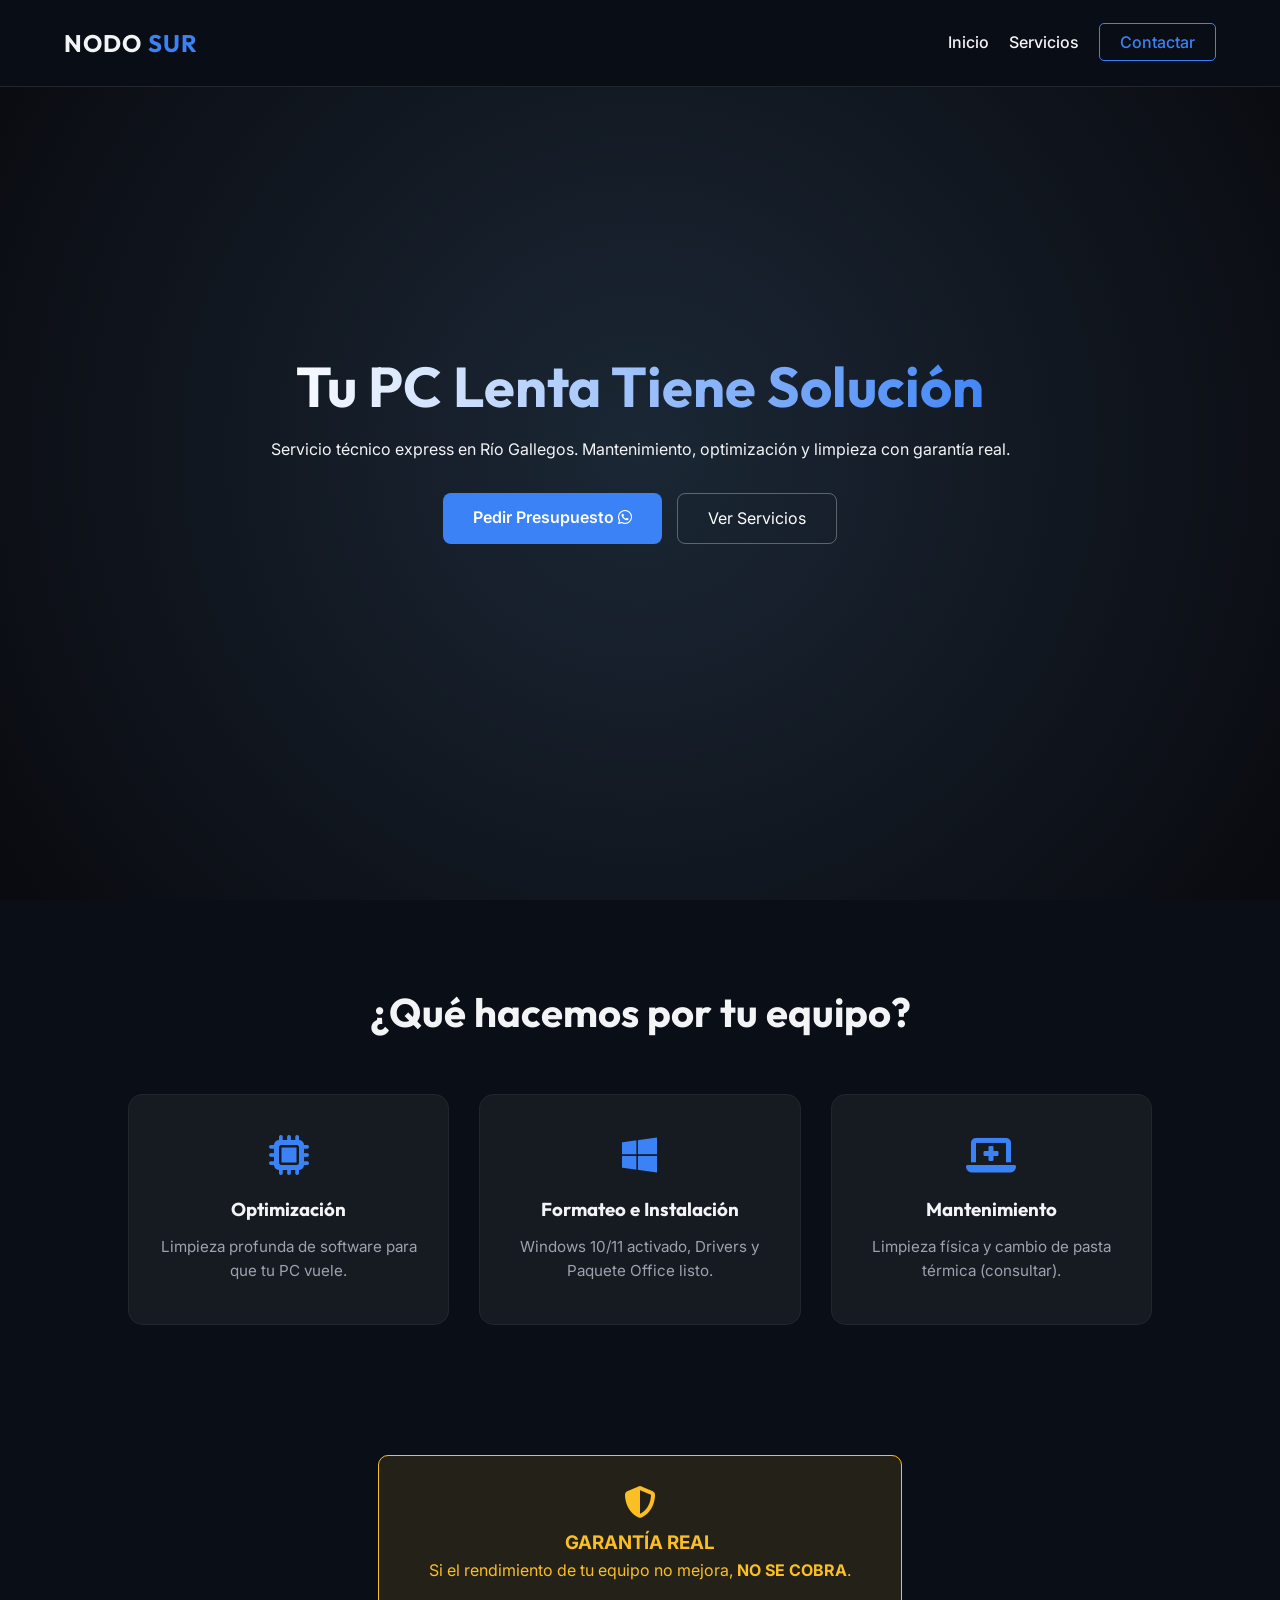
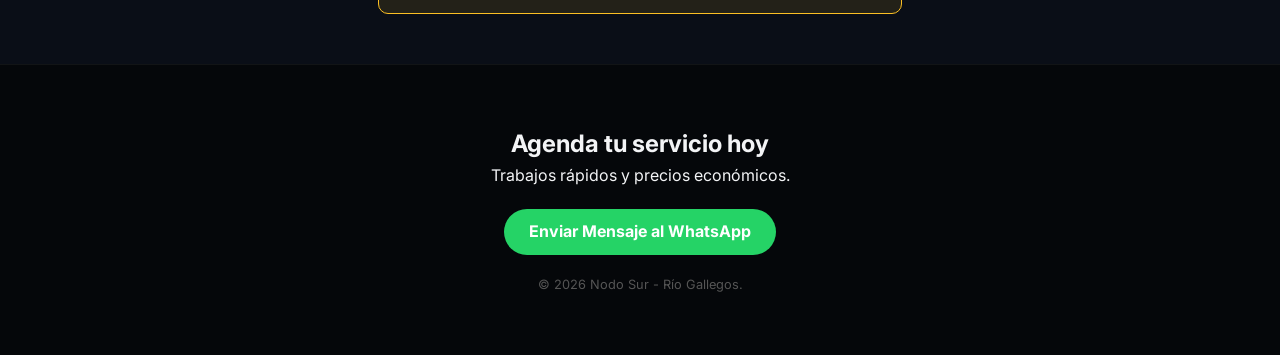
==== index.html @ 460c12b0 "Add files via upload" ====
<!DOCTYPE html>
<html lang="es">
<head>
    <meta charset="UTF-8">
    <meta name="viewport" content="width=device-width, initial-scale=1.0">
    <title>Nodo Sur | Servicio de PC en Río Gallegos</title>

    <head>
    <meta charset="UTF-8">
    <meta name="viewport" content="width=device-width, initial-scale=1.0">
    <title>Nodo Sur | Servicio de PC en Río Gallegos</title>
    
    <link rel="icon" type="image/png" href="img/logo.png">
    
    <link rel="preconnect" href="https://fonts.googleapis.com">
    <link rel="preconnect" href="https://fonts.gstatic.com" crossorigin>
    <link href="https://fonts.googleapis.com/css2?family=Outfit:wght@300;500;700&family=Inter:wght@300;400;600&display=swap" rel="stylesheet">
    
    <link rel="stylesheet" href="https://cdnjs.cloudflare.com/ajax/libs/font-awesome/6.4.0/css/all.min.css">

    <link rel="stylesheet" href="style.css">
</head>
    
    <link rel="preconnect" href="https://fonts.googleapis.com">
    <link rel="preconnect" href="https://fonts.gstatic.com" crossorigin>
    <link href="https://fonts.googleapis.com/css2?family=Outfit:wght@300;500;700&family=Inter:wght@300;400;600&display=swap" rel="stylesheet">
    
    <link rel="stylesheet" href="https://cdnjs.cloudflare.com/ajax/libs/font-awesome/6.4.0/css/all.min.css">

    <link rel="stylesheet" href="style.css">
</head>
<body>

    <nav>
        <div class="logo">NODO <span>SUR</span></div>
        <ul>
            <li><a href="#inicio">Inicio</a></li>
            <li><a href="#servicios">Servicios</a></li>
            <li><a href="#contacto" class="btn-nav">Contactar</a></li>
        </ul>
    </nav>

<header id="inicio">
        <div class="hero-content">
            <h1>Tu PC Lenta Tiene Solución</h1>
            <p>Servicio técnico express en Río Gallegos. Mantenimiento, optimización y limpieza con garantía real.</p>
            <div class="hero-btns">
                <a href="https://wa.me/5492966840433?text=Hola,%20quiero%20consultar%20por%20mi%20PC" target="_blank" class="btn-primary">Pedir Presupuesto <i class="fa-brands fa-whatsapp"></i></a>
                
                <a href="#servicios" class="btn-secondary">Ver Servicios</a>
            </div>
        </div>
    </header>

    <section id="servicios">
        <h2>¿Qué hacemos por tu equipo?</h2>
        <div class="grid-servicios">
            <div class="card">
                <i class="fa-solid fa-microchip"></i>
                <h3>Optimización</h3>
                <p>Limpieza profunda de software para que tu PC vuele.</p>
            </div>
            <div class="card">
                <i class="fa-brands fa-windows"></i>
                <h3>Formateo e Instalación</h3>
                <p>Windows 10/11 activado, Drivers y Paquete Office listo.</p>
            </div>
            <div class="card">
                <i class="fa-solid fa-laptop-medical"></i>
                <h3>Mantenimiento</h3>
                <p>Limpieza física y cambio de pasta térmica (consultar).</p>
            </div>
        </div>
    </section>

    <section class="garantia">
        <div class="garantia-box">
            <i class="fa-solid fa-shield-halved"></i>
            <h3>GARANTÍA REAL</h3>
            <p>Si el rendimiento de tu equipo no mejora, <strong>NO SE COBRA</strong>.</p>
        </div>
    </section>

<footer id="contacto">
        <h2>Agenda tu servicio hoy</h2>
        <p>Trabajos rápidos y precios económicos.</p>
        
        <a href="https://wa.me/5492966840433?text=Hola,%20necesito%20ayuda%20con%20mi%20equipo" target="_blank" class="btn-whatsapp">Enviar Mensaje al WhatsApp</a>
        
        <p class="copyright">© 2026 Nodo Sur - Río Gallegos.</p>
    </footer>

</body>
</html>
---- style.css ----
/* --- Variables de Color (Para cambiar fácil) --- */
:root {
    --bg-dark: #0a0e17;       /* Fondo muy oscuro */
    --bg-card: #161b22;       /* Fondo de tarjetas */
    --primary: #3b82f6;       /* Azul brillante (como tu logo) */
    --accent: #fbbf24;        /* Amarillo Garantía */
    --text-main: #f3f4f6;     /* Blanco suave */
    --text-sec: #9ca3af;      /* Gris para textos secundarios */
    --font-title: 'Outfit', sans-serif;
    --font-body: 'Inter', sans-serif;
}

/* --- Reseteo Básico --- */
* {
    margin: 0;
    padding: 0;
    box-sizing: border-box;
    scroll-behavior: smooth;
}

body {
    background-color: var(--bg-dark);
    color: var(--text-main);
    font-family: var(--font-body);
    line-height: 1.6;
}

/* --- Navegación --- */
nav {
    display: flex;
    justify-content: space-between;
    align-items: center;
    padding: 1.5rem 5%;
    position: fixed;
    width: 100%;
    background: rgba(10, 14, 23, 0.95); /* Efecto vidrio oscuro */
    backdrop-filter: blur(10px);
    z-index: 1000;
    border-bottom: 1px solid rgba(255,255,255,0.1);
}

.logo {
    font-family: var(--font-title);
    font-weight: 700;
    font-size: 1.5rem;
    letter-spacing: 1px;
}

.logo span { color: var(--primary); }

nav ul { list-style: none; display: flex; gap: 20px; align-items: center; }
nav a { text-decoration: none; color: var(--text-main); font-weight: 500; transition: 0.3s; }
nav a:hover { color: var(--primary); }

.btn-nav {
    border: 1px solid var(--primary);
    padding: 8px 20px;
    border-radius: 5px;
    color: var(--primary) !important;
}

.btn-nav:hover { background: var(--primary); color: white !important; }

/* --- Hero Section --- */
header {
    height: 100vh;
    display: flex;
    align-items: center;
    justify-content: center;
    text-align: center;
    padding: 0 20px;
    /* Degradado sutil de fondo */
    background: radial-gradient(circle at center, #1b2735 0%, #090a0f 100%);
}

.hero-content h1 {
    font-family: var(--font-title);
    font-size: 3.5rem;
    line-height: 1.1;
    margin-bottom: 20px;
    background: linear-gradient(to right, #fff, #3b82f6);
    -webkit-background-clip: text;
    -webkit-text-fill-color: transparent;
}

.hero-btns { margin-top: 30px; display: flex; gap: 15px; justify-content: center; }

.btn-primary {
    background: var(--primary);
    color: white;
    padding: 12px 30px;
    border-radius: 8px;
    text-decoration: none;
    font-weight: 600;
    transition: transform 0.2s;
}

.btn-secondary {
    background: transparent;
    border: 1px solid rgba(255,255,255,0.3);
    color: white;
    padding: 12px 30px;
    border-radius: 8px;
    text-decoration: none;
    transition: 0.3s;
}

.btn-primary:hover { transform: translateY(-3px); box-shadow: 0 10px 20px rgba(59, 130, 246, 0.3); }
.btn-secondary:hover { border-color: white; }

/* --- Servicios --- */
#servicios { padding: 80px 10%; text-align: center; }
#servicios h2 { font-family: var(--font-title); font-size: 2.5rem; margin-bottom: 50px; }

.grid-servicios {
    display: grid;
    grid-template-columns: repeat(auto-fit, minmax(250px, 1fr));
    gap: 30px;
}

.card {
    background: var(--bg-card);
    padding: 40px 20px;
    border-radius: 15px;
    border: 1px solid rgba(255,255,255,0.05);
    transition: 0.3s;
}

.card:hover { transform: translateY(-5px); border-color: var(--primary); }
.card i { font-size: 2.5rem; color: var(--primary); margin-bottom: 20px; }
.card h3 { font-family: var(--font-title); margin-bottom: 10px; }
.card p { color: var(--text-sec); font-size: 0.95rem; }

/* --- Garantía --- */
.garantia { padding: 50px 10%; display: flex; justify-content: center; }
.garantia-box {
    background: rgba(251, 191, 36, 0.1); /* Amarillo transparente */
    border: 1px solid var(--accent);
    padding: 30px 50px;
    border-radius: 10px;
    text-align: center;
    color: var(--accent);
}
.garantia-box i { font-size: 2rem; margin-bottom: 10px; }

/* --- Footer --- */
footer {
    padding: 60px 20px;
    text-align: center;
    background: #05070a;
    border-top: 1px solid rgba(255,255,255,0.05);
}
.btn-whatsapp {
    display: inline-block;
    background: #25D366;
    color: white;
    padding: 10px 25px;
    border-radius: 50px;
    text-decoration: none;
    font-weight: bold;
    margin: 20px 0;
}
.copyright { color: #555; font-size: 0.8rem; }

/* --- Móvil --- */
@media (max-width: 768px) {
    .hero-content h1 { font-size: 2.5rem; }
    .hero-btns { flex-direction: column; }
    nav ul { display: none; } /* En una versión pro haríamos un menú hamburguesa */
}
---- style.css ----
/* --- Variables de Color (Para cambiar fácil) --- */
:root {
    --bg-dark: #0a0e17;       /* Fondo muy oscuro */
    --bg-card: #161b22;       /* Fondo de tarjetas */
    --primary: #3b82f6;       /* Azul brillante (como tu logo) */
    --accent: #fbbf24;        /* Amarillo Garantía */
    --text-main: #f3f4f6;     /* Blanco suave */
    --text-sec: #9ca3af;      /* Gris para textos secundarios */
    --font-title: 'Outfit', sans-serif;
    --font-body: 'Inter', sans-serif;
}

/* --- Reseteo Básico --- */
* {
    margin: 0;
    padding: 0;
    box-sizing: border-box;
    scroll-behavior: smooth;
}

body {
    background-color: var(--bg-dark);
    color: var(--text-main);
    font-family: var(--font-body);
    line-height: 1.6;
}

/* --- Navegación --- */
nav {
    display: flex;
    justify-content: space-between;
    align-items: center;
    padding: 1.5rem 5%;
    position: fixed;
    width: 100%;
    background: rgba(10, 14, 23, 0.95); /* Efecto vidrio oscuro */
    backdrop-filter: blur(10px);
    z-index: 1000;
    border-bottom: 1px solid rgba(255,255,255,0.1);
}

.logo {
    font-family: var(--font-title);
    font-weight: 700;
    font-size: 1.5rem;
    letter-spacing: 1px;
}

.logo span { color: var(--primary); }

nav ul { list-style: none; display: flex; gap: 20px; align-items: center; }
nav a { text-decoration: none; color: var(--text-main); font-weight: 500; transition: 0.3s; }
nav a:hover { color: var(--primary); }

.btn-nav {
    border: 1px solid var(--primary);
    padding: 8px 20px;
    border-radius: 5px;
    color: var(--primary) !important;
}

.btn-nav:hover { background: var(--primary); color: white !important; }

/* --- Hero Section --- */
header {
    height: 100vh;
    display: flex;
    align-items: center;
    justify-content: center;
    text-align: center;
    padding: 0 20px;
    /* Degradado sutil de fondo */
    background: radial-gradient(circle at center, #1b2735 0%, #090a0f 100%);
}

.hero-content h1 {
    font-family: var(--font-title);
    font-size: 3.5rem;
    line-height: 1.1;
    margin-bottom: 20px;
    background: linear-gradient(to right, #fff, #3b82f6);
    -webkit-background-clip: text;
    -webkit-text-fill-color: transparent;
}

.hero-btns { margin-top: 30px; display: flex; gap: 15px; justify-content: center; }

.btn-primary {
    background: var(--primary);
    color: white;
    padding: 12px 30px;
    border-radius: 8px;
    text-decoration: none;
    font-weight: 600;
    transition: transform 0.2s;
}

.btn-secondary {
    background: transparent;
    border: 1px solid rgba(255,255,255,0.3);
    color: white;
    padding: 12px 30px;
    border-radius: 8px;
    text-decoration: none;
    transition: 0.3s;
}

.btn-primary:hover { transform: translateY(-3px); box-shadow: 0 10px 20px rgba(59, 130, 246, 0.3); }
.btn-secondary:hover { border-color: white; }

/* --- Servicios --- */
#servicios { padding: 80px 10%; text-align: center; }
#servicios h2 { font-family: var(--font-title); font-size: 2.5rem; margin-bottom: 50px; }

.grid-servicios {
    display: grid;
    grid-template-columns: repeat(auto-fit, minmax(250px, 1fr));
    gap: 30px;
}

.card {
    background: var(--bg-card);
    padding: 40px 20px;
    border-radius: 15px;
    border: 1px solid rgba(255,255,255,0.05);
    transition: 0.3s;
}

.card:hover { transform: translateY(-5px); border-color: var(--primary); }
.card i { font-size: 2.5rem; color: var(--primary); margin-bottom: 20px; }
.card h3 { font-family: var(--font-title); margin-bottom: 10px; }
.card p { color: var(--text-sec); font-size: 0.95rem; }

/* --- Garantía --- */
.garantia { padding: 50px 10%; display: flex; justify-content: center; }
.garantia-box {
    background: rgba(251, 191, 36, 0.1); /* Amarillo transparente */
    border: 1px solid var(--accent);
    padding: 30px 50px;
    border-radius: 10px;
    text-align: center;
    color: var(--accent);
}
.garantia-box i { font-size: 2rem; margin-bottom: 10px; }

/* --- Footer --- */
footer {
    padding: 60px 20px;
    text-align: center;
    background: #05070a;
    border-top: 1px solid rgba(255,255,255,0.05);
}
.btn-whatsapp {
    display: inline-block;
    background: #25D366;
    color: white;
    padding: 10px 25px;
    border-radius: 50px;
    text-decoration: none;
    font-weight: bold;
    margin: 20px 0;
}
.copyright { color: #555; font-size: 0.8rem; }

/* --- Móvil --- */
@media (max-width: 768px) {
    .hero-content h1 { font-size: 2.5rem; }
    .hero-btns { flex-direction: column; }
    nav ul { display: none; } /* En una versión pro haríamos un menú hamburguesa */
}
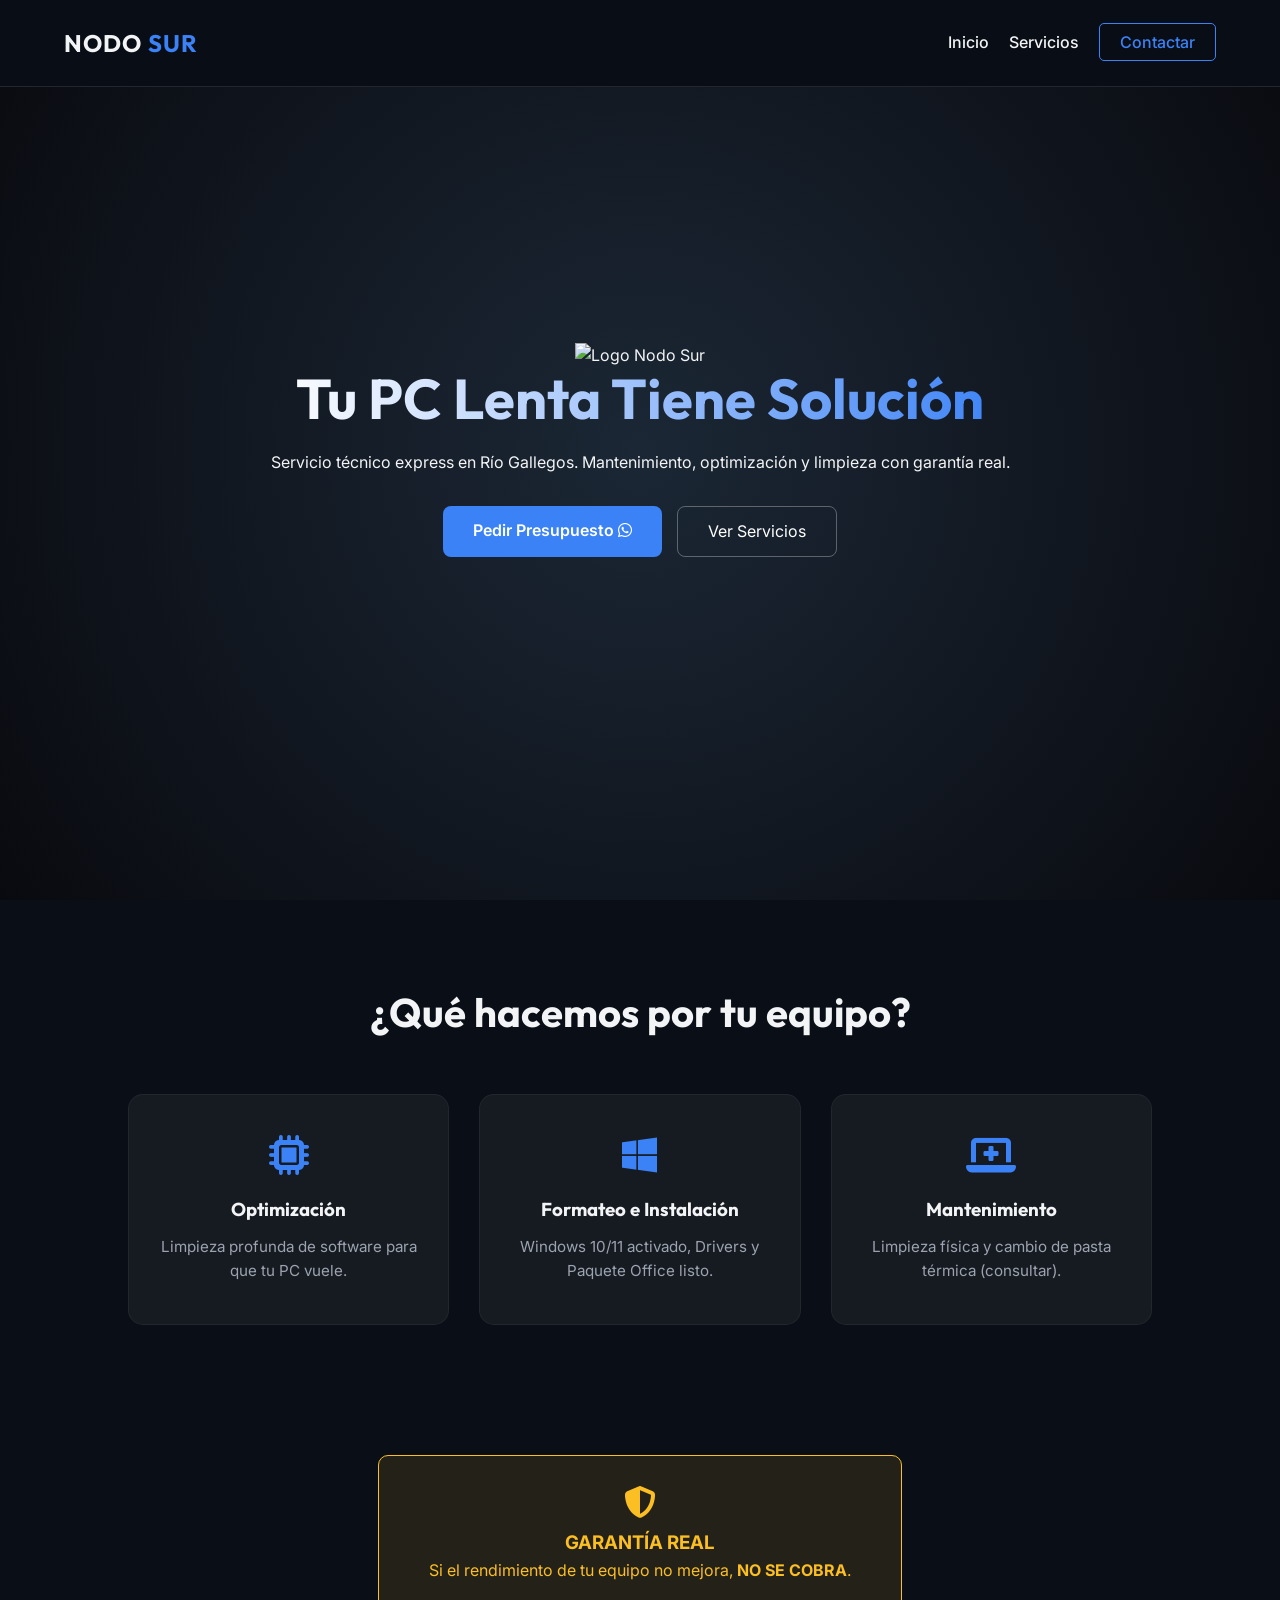
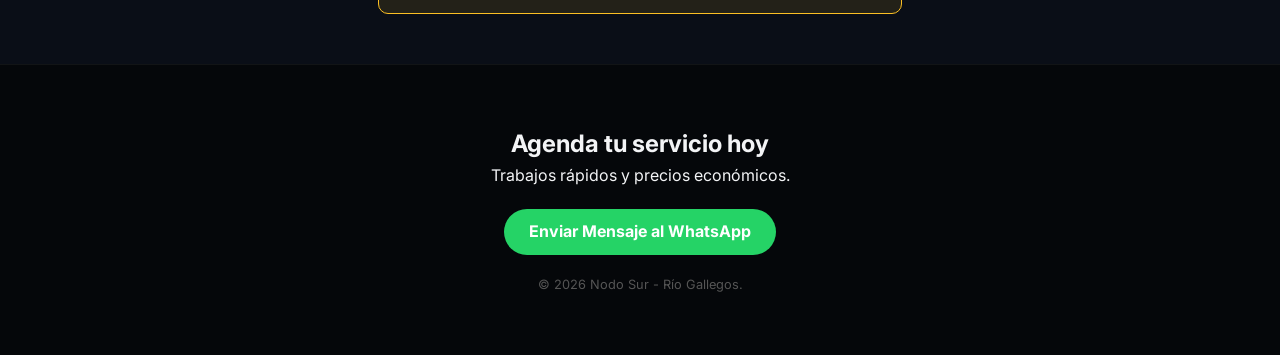
==== commit b31c334c: "Update index.html" ====
--- a/index.html
+++ b/index.html
@@ -42,11 +42,12 @@
 
 <header id="inicio">
         <div class="hero-content">
+            
+            <img src="img/NoFondo.png" alt="Logo Nodo Sur" class="hero-logo">
             <h1>Tu PC Lenta Tiene Solución</h1>
             <p>Servicio técnico express en Río Gallegos. Mantenimiento, optimización y limpieza con garantía real.</p>
             <div class="hero-btns">
                 <a href="https://wa.me/5492966840433?text=Hola,%20quiero%20consultar%20por%20mi%20PC" target="_blank" class="btn-primary">Pedir Presupuesto <i class="fa-brands fa-whatsapp"></i></a>
-                
                 <a href="#servicios" class="btn-secondary">Ver Servicios</a>
             </div>
         </div>
@@ -91,4 +92,5 @@
     </footer>
 
 </body>
-</html>+
+</html>
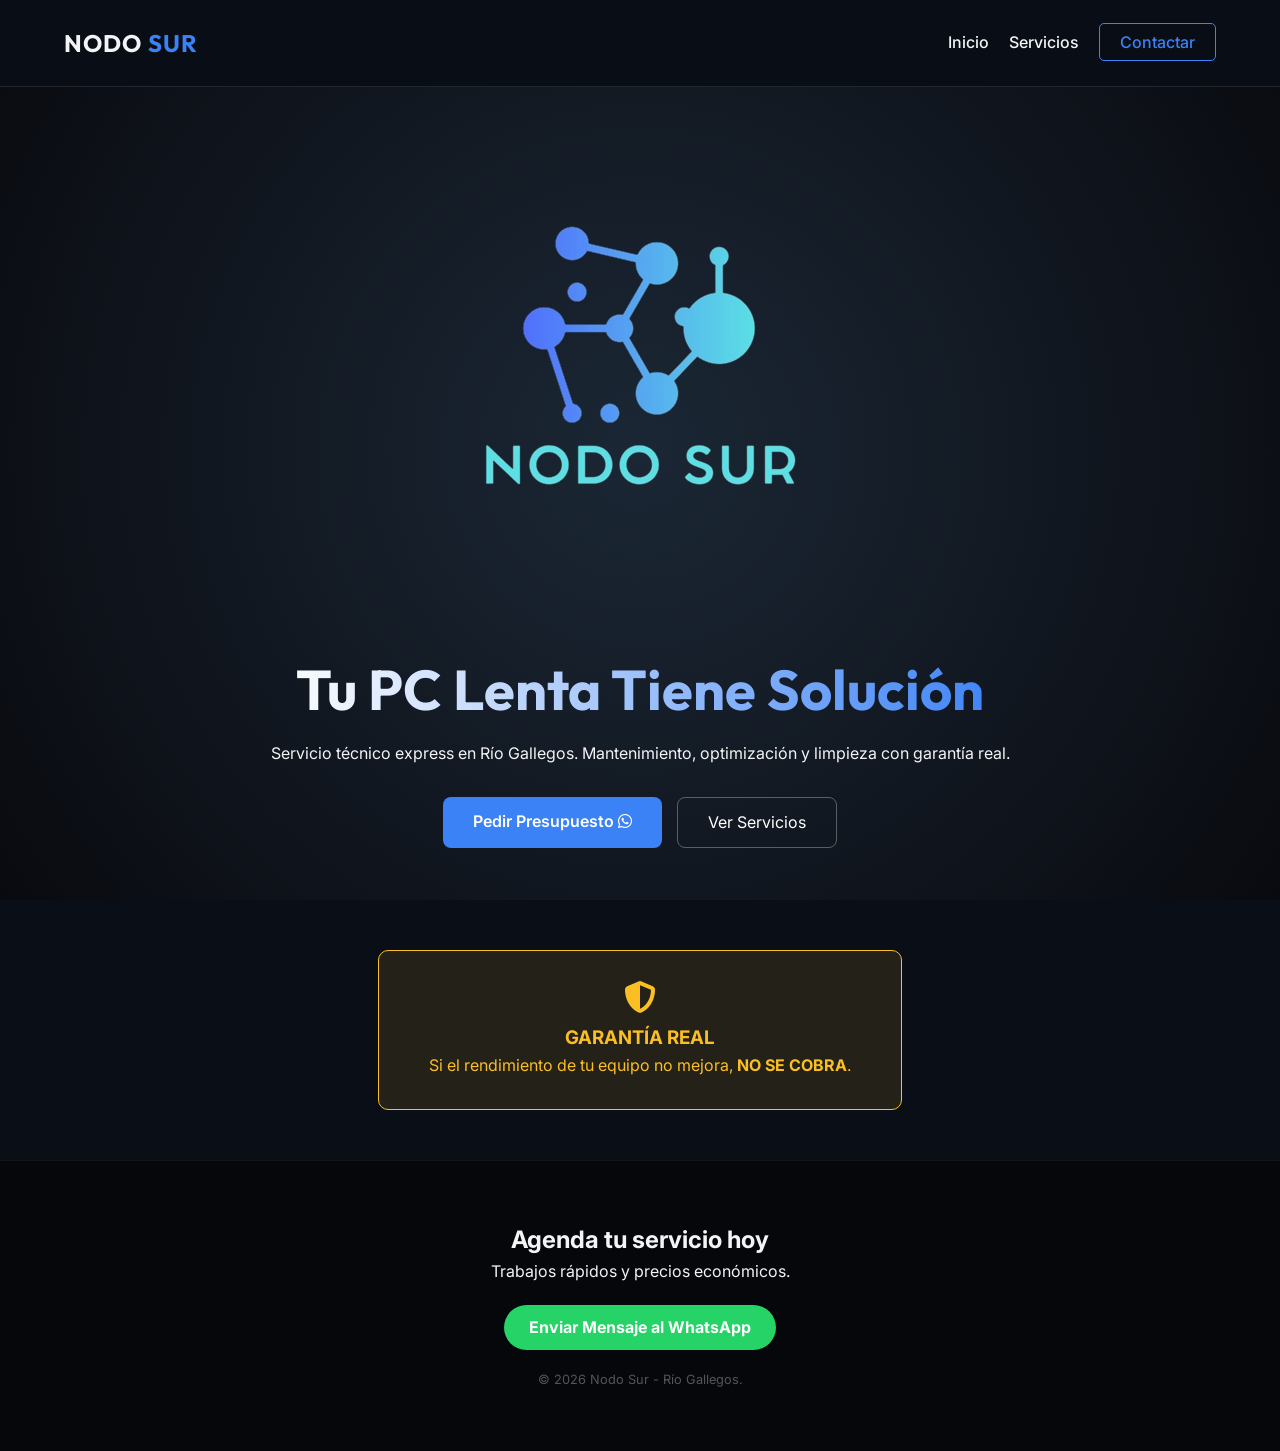
==== commit 1ed6e929: "Update index.html" ====
--- a/index.html
+++ b/index.html
@@ -1,11 +1,6 @@
 <!DOCTYPE html>
 <html lang="es">
 <head>
-    <meta charset="UTF-8">
-    <meta name="viewport" content="width=device-width, initial-scale=1.0">
-    <title>Nodo Sur | Servicio de PC en Río Gallegos</title>
-
-    <head>
     <meta charset="UTF-8">
     <meta name="viewport" content="width=device-width, initial-scale=1.0">
     <title>Nodo Sur | Servicio de PC en Río Gallegos</title>
@@ -17,16 +12,6 @@
     <link href="https://fonts.googleapis.com/css2?family=Outfit:wght@300;500;700&family=Inter:wght@300;400;600&display=swap" rel="stylesheet">
     
     <link rel="stylesheet" href="https://cdnjs.cloudflare.com/ajax/libs/font-awesome/6.4.0/css/all.min.css">
-
-    <link rel="stylesheet" href="style.css">
-</head>
-    
-    <link rel="preconnect" href="https://fonts.googleapis.com">
-    <link rel="preconnect" href="https://fonts.gstatic.com" crossorigin>
-    <link href="https://fonts.googleapis.com/css2?family=Outfit:wght@300;500;700&family=Inter:wght@300;400;600&display=swap" rel="stylesheet">
-    
-    <link rel="stylesheet" href="https://cdnjs.cloudflare.com/ajax/libs/font-awesome/6.4.0/css/all.min.css">
-
     <link rel="stylesheet" href="style.css">
 </head>
 <body>
@@ -34,45 +19,21 @@
     <nav>
         <div class="logo">NODO <span>SUR</span></div>
         <ul>
-            <li><a href="#inicio">Inicio</a></li>
-            <li><a href="#servicios">Servicios</a></li>
-            <li><a href="#contacto" class="btn-nav">Contactar</a></li>
+            <li><a href="index.html">Inicio</a></li> <li><a href="servicios.html" class="active">Servicios</a></li> <li><a href="#contacto" class="btn-nav">Contactar</a></li>
         </ul>
     </nav>
 
-<header id="inicio">
+    <header id="inicio">
         <div class="hero-content">
-            
             <img src="img/NoFondo.png" alt="Logo Nodo Sur" class="hero-logo">
             <h1>Tu PC Lenta Tiene Solución</h1>
             <p>Servicio técnico express en Río Gallegos. Mantenimiento, optimización y limpieza con garantía real.</p>
             <div class="hero-btns">
                 <a href="https://wa.me/5492966840433?text=Hola,%20quiero%20consultar%20por%20mi%20PC" target="_blank" class="btn-primary">Pedir Presupuesto <i class="fa-brands fa-whatsapp"></i></a>
-                <a href="#servicios" class="btn-secondary">Ver Servicios</a>
+                <a href="servicios.html" class="btn-secondary">Ver Servicios</a>
             </div>
         </div>
     </header>
-
-    <section id="servicios">
-        <h2>¿Qué hacemos por tu equipo?</h2>
-        <div class="grid-servicios">
-            <div class="card">
-                <i class="fa-solid fa-microchip"></i>
-                <h3>Optimización</h3>
-                <p>Limpieza profunda de software para que tu PC vuele.</p>
-            </div>
-            <div class="card">
-                <i class="fa-brands fa-windows"></i>
-                <h3>Formateo e Instalación</h3>
-                <p>Windows 10/11 activado, Drivers y Paquete Office listo.</p>
-            </div>
-            <div class="card">
-                <i class="fa-solid fa-laptop-medical"></i>
-                <h3>Mantenimiento</h3>
-                <p>Limpieza física y cambio de pasta térmica (consultar).</p>
-            </div>
-        </div>
-    </section>
 
     <section class="garantia">
         <div class="garantia-box">
@@ -82,15 +43,12 @@
         </div>
     </section>
 
-<footer id="contacto">
+    <footer id="contacto">
         <h2>Agenda tu servicio hoy</h2>
         <p>Trabajos rápidos y precios económicos.</p>
-        
         <a href="https://wa.me/5492966840433?text=Hola,%20necesito%20ayuda%20con%20mi%20equipo" target="_blank" class="btn-whatsapp">Enviar Mensaje al WhatsApp</a>
-        
         <p class="copyright">© 2026 Nodo Sur - Río Gallegos.</p>
     </footer>
 
 </body>
-
 </html>
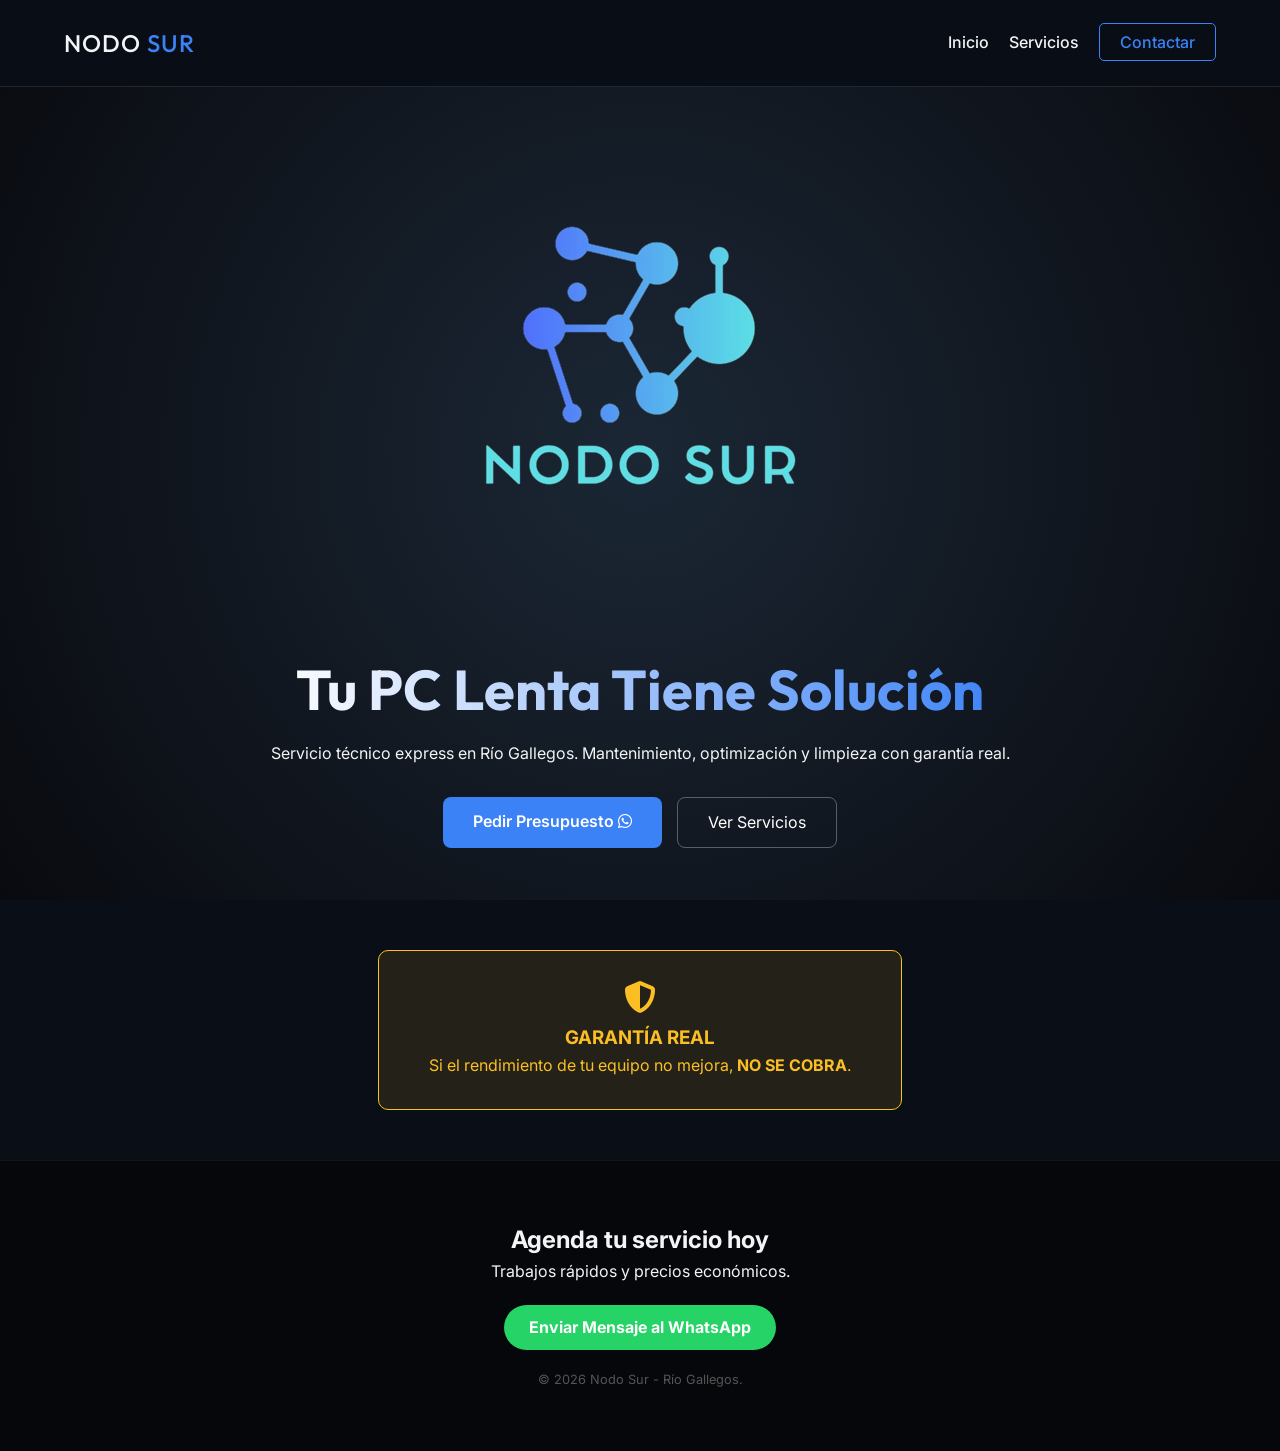
==== commit bec1704b: "Update index.html" ====
--- a/index.html
+++ b/index.html
@@ -17,9 +17,14 @@
 <body>
 
     <nav>
-        <div class="logo">NODO <span>SUR</span></div>
+        <div class="logo">
+            <a href="index.html">NODO <span>SUR</span></a>
+        </div>
+        
         <ul>
-            <li><a href="index.html">Inicio</a></li> <li><a href="servicios.html" class="active">Servicios</a></li> <li><a href="#contacto" class="btn-nav">Contactar</a></li>
+            <li><a href="index.html">Inicio</a></li>
+            <li><a href="servicios.html" class="active">Servicios</a></li>
+            <li><a href="#contacto" class="btn-nav">Contactar</a></li>
         </ul>
     </nav>
 
--- a/style.css
+++ b/style.css
@@ -167,4 +167,80 @@
     .hero-content h1 { font-size: 2.5rem; }
     .hero-btns { flex-direction: column; }
     nav ul { display: none; } /* En una versión pro haríamos un menú hamburguesa */
-}+
+}
+
+/* --- Estilos para la Página de Servicios --- */
+
+.page-header {
+    padding: 120px 20px 40px; /* Espacio para que no lo tape el menú */
+    text-align: center;
+    background: radial-gradient(circle at top, #1b2735 0%, #0a0e17 100%);
+}
+
+.page-header h1 {
+    font-family: var(--font-title);
+    font-size: 3rem;
+    color: var(--primary);
+}
+
+.lista-servicios {
+    padding: 40px 10%;
+    display: grid;
+    grid-template-columns: repeat(auto-fit, minmax(300px, 1fr)); /* Responsive */
+    gap: 40px;
+}
+
+.categoria-card {
+    background: var(--bg-card);
+    border: 1px solid rgba(255,255,255,0.05);
+    padding: 30px;
+    border-radius: 15px;
+    transition: 0.3s;
+}
+
+.categoria-card:hover {
+    border-color: var(--primary);
+    transform: translateY(-5px);
+}
+
+.cat-icon {
+    font-size: 2rem;
+    color: var(--primary);
+    margin-bottom: 15px;
+}
+
+.categoria-card h2 {
+    font-family: var(--font-title);
+    font-size: 1.5rem;
+    margin-bottom: 20px;
+    border-bottom: 1px solid rgba(255,255,255,0.1);
+    padding-bottom: 10px;
+}
+
+.categoria-card ul {
+    list-style: none;
+}
+
+.categoria-card li {
+    margin-bottom: 12px;
+    color: var(--text-sec);
+    display: flex;
+    align-items: center;
+    gap: 10px;
+}
+
+.categoria-card li i {
+    color: var(--primary); /* El check verde/azul */
+    font-size: 0.9rem;
+}
+
+.cta-final {
+    text-align: center;
+    padding: 40px 20px 80px;
+}
+
+.cta-final p {
+    margin-bottom: 20px;
+    font-size: 1.2rem;
+}
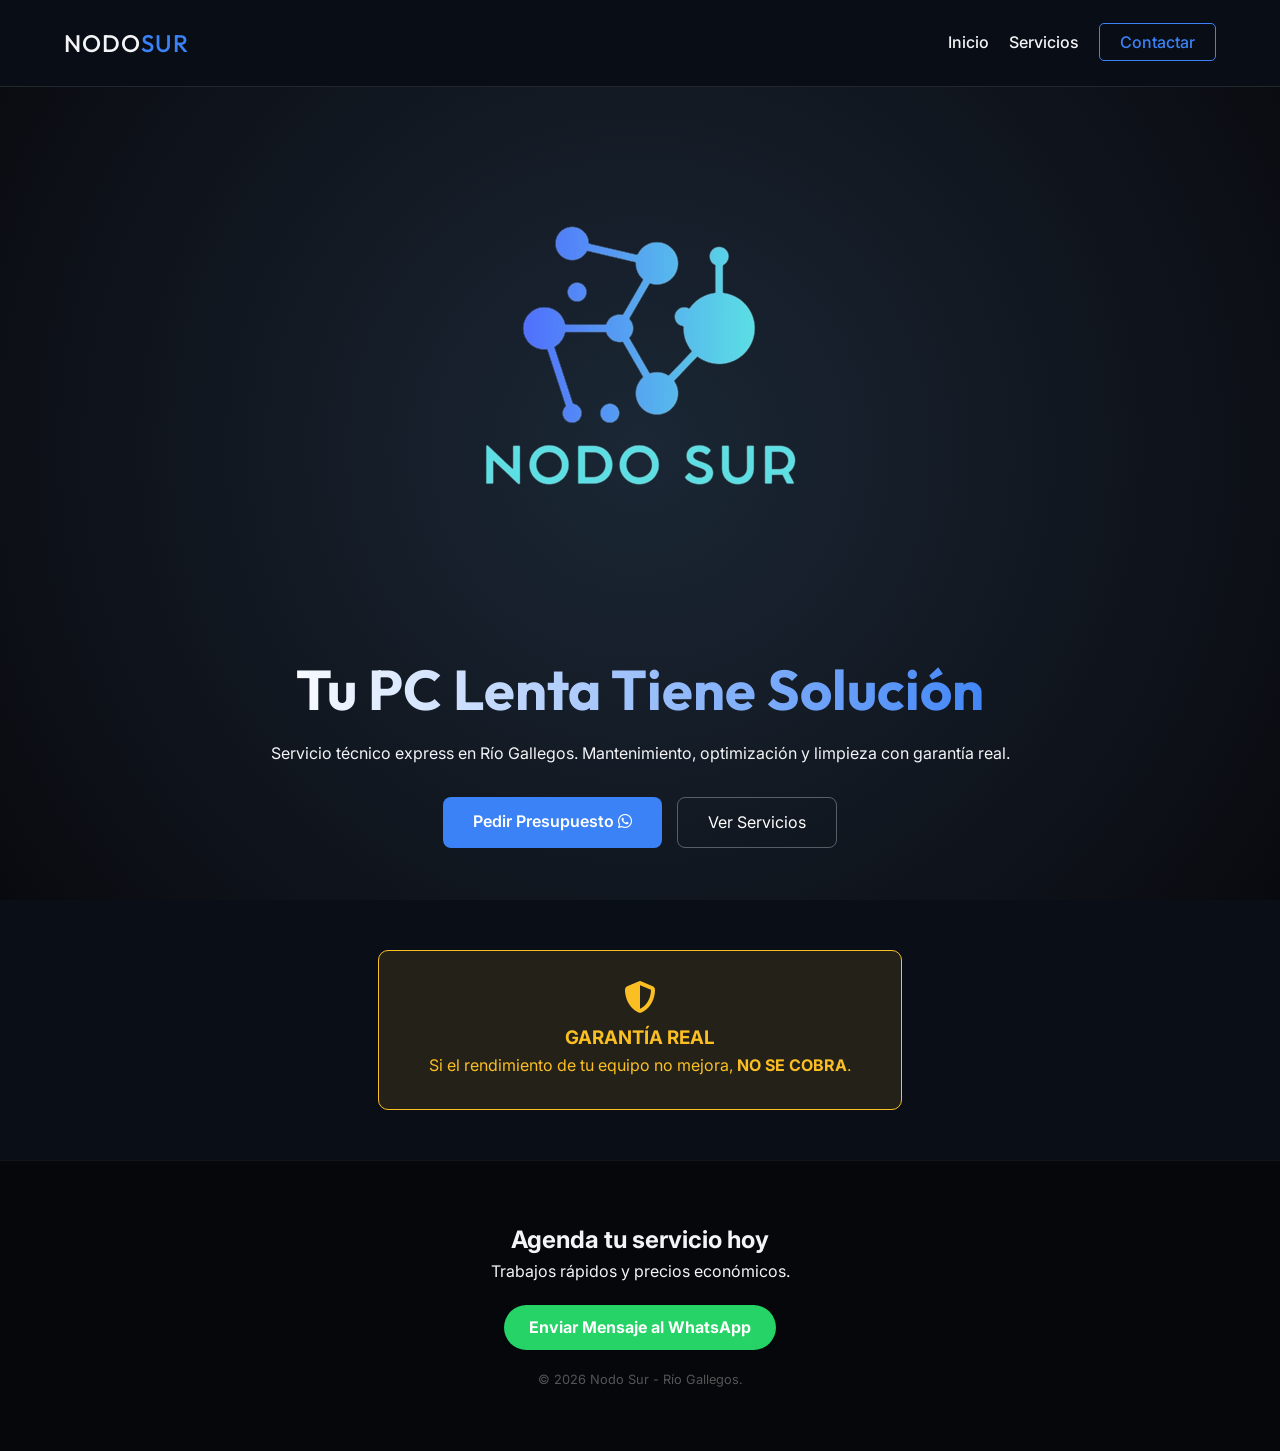
==== commit 1f06421c: "Update index.html" ====
--- a/index.html
+++ b/index.html
@@ -13,6 +13,7 @@
     
     <link rel="stylesheet" href="https://cdnjs.cloudflare.com/ajax/libs/font-awesome/6.4.0/css/all.min.css">
     <link rel="stylesheet" href="style.css">
+    <meta name="viewport" content="width=device-width, initial-scale=1.0">
 </head>
 <body>
 
@@ -57,3 +58,4 @@
 
 </body>
 </html>
+
--- a/style.css
+++ b/style.css
@@ -244,3 +244,13 @@
     margin-bottom: 20px;
     font-size: 1.2rem;
 }
+
+.logo a {
+    text-decoration: none;
+    color: var(--text-main);
+    display: flex;
+    align-items: center;
+}
+.logo a span {
+    color: var(--primary);
+}
